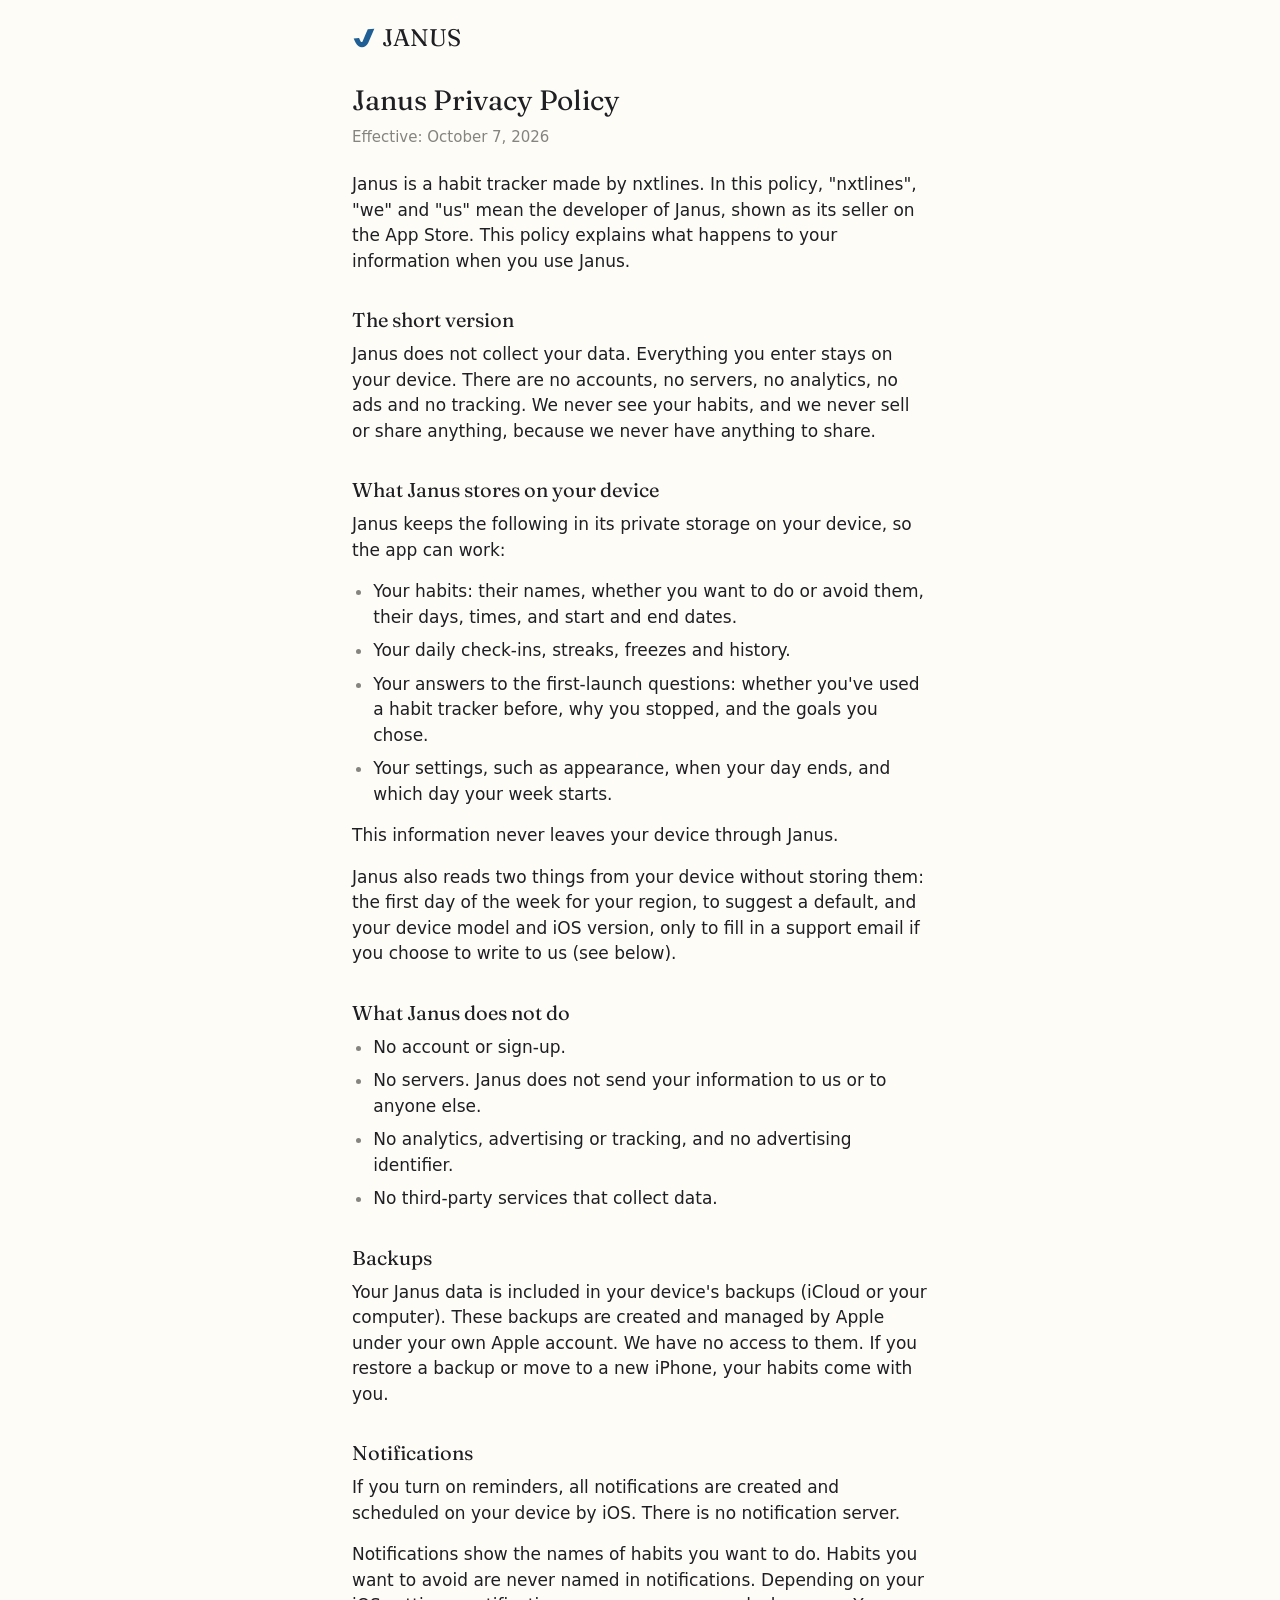
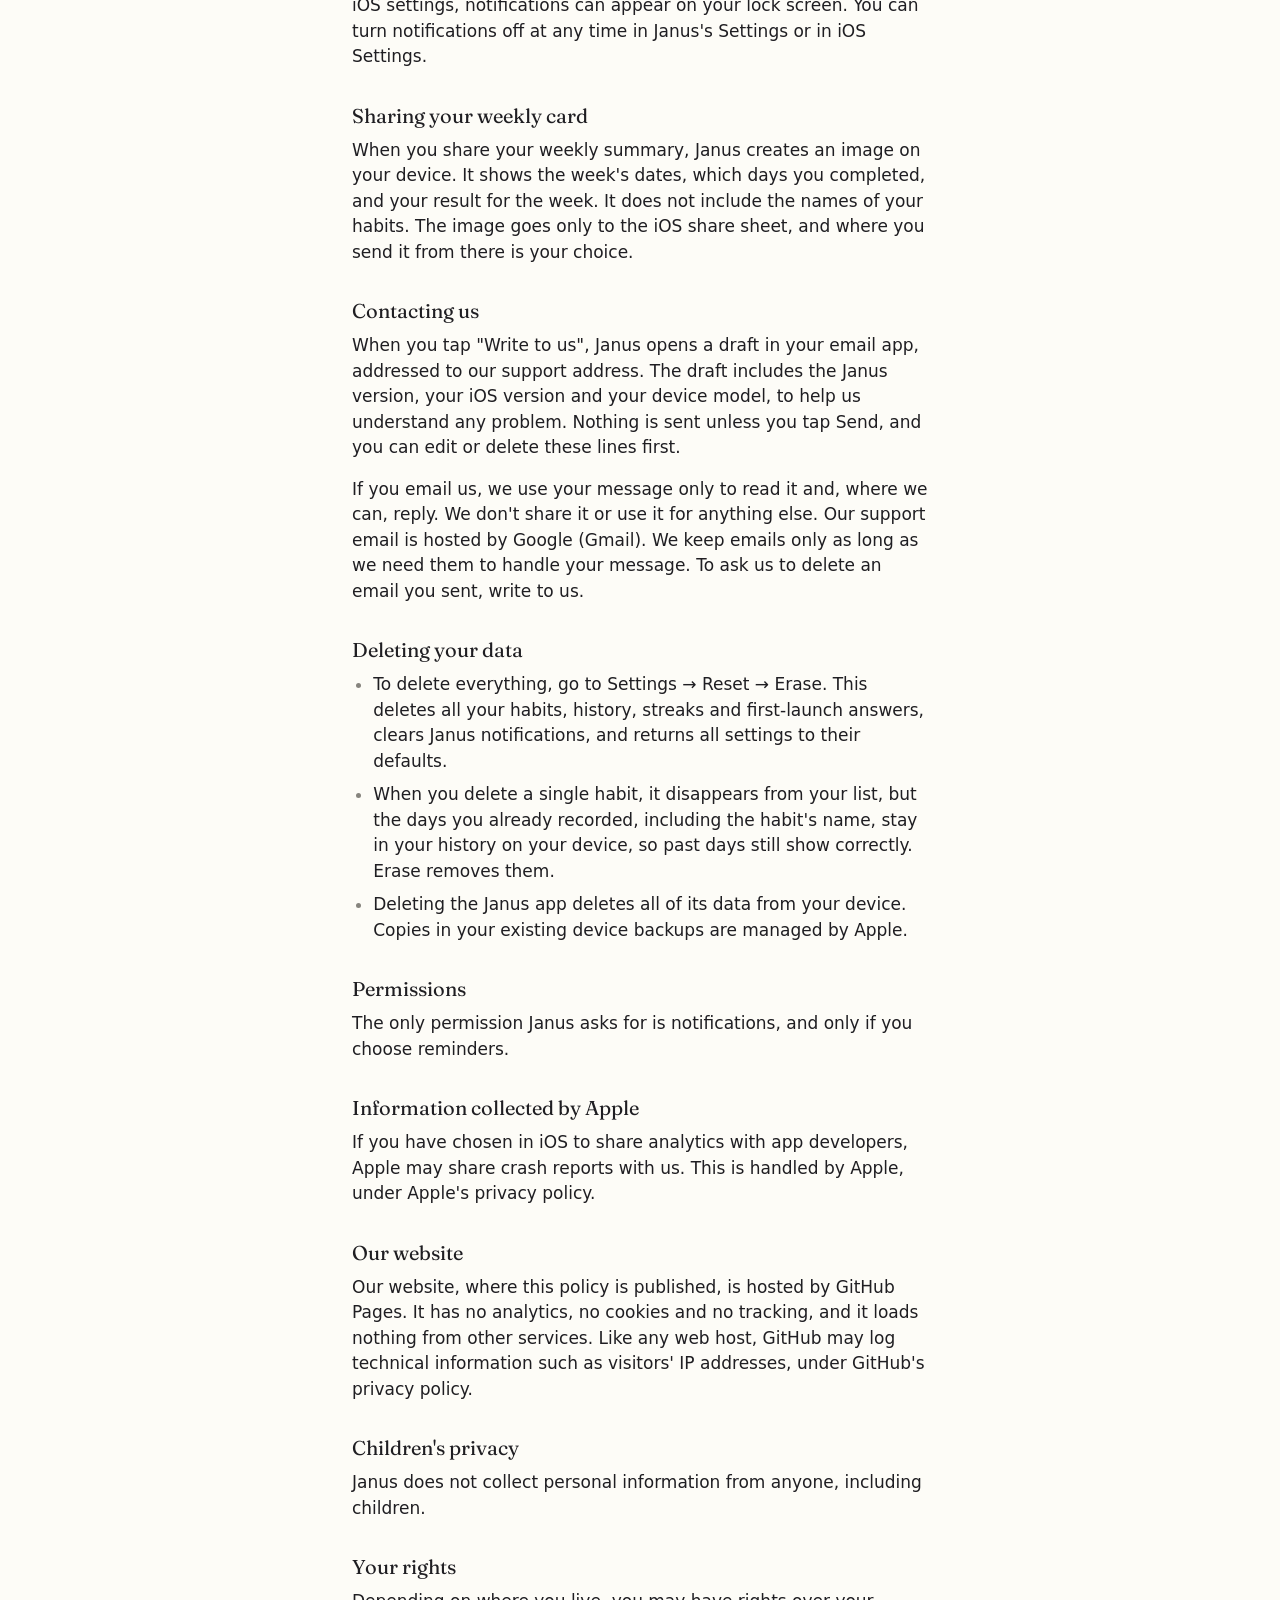
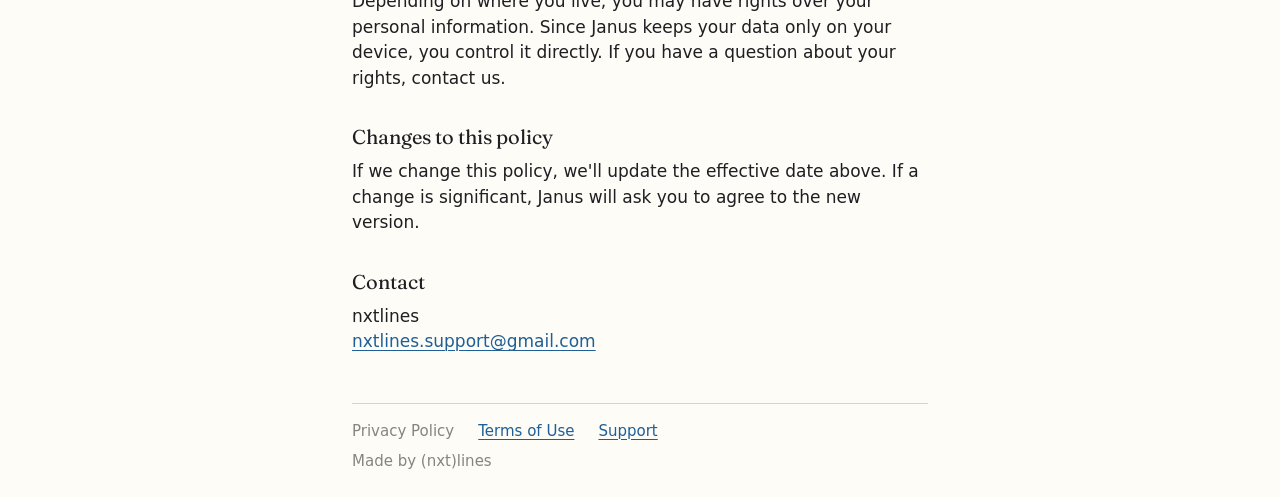
==== janus/privacy/index.html @ 85e20e1b "The pages behind Janus: privacy policy, terms and support nxtlines.github.io: the root, "(nxt)lines"" ====
<!doctype html>
<html lang="en">
<head>
  <meta charset="utf-8">
  <meta name="viewport" content="width=device-width, initial-scale=1, viewport-fit=cover">
  <meta http-equiv="Content-Security-Policy" content="default-src 'none'; style-src 'self'; font-src 'self'; img-src 'self'; base-uri 'none'; form-action 'none'">
  <meta name="referrer" content="no-referrer">
  <meta name="color-scheme" content="light dark">
  <meta name="theme-color" content="#FDFCF7" media="(prefers-color-scheme: light)">
  <meta name="theme-color" content="#1F1E22" media="(prefers-color-scheme: dark)">
  <title>Janus Privacy Policy</title>
  <meta name="description" content="How Janus handles your information: it stays on your device.">
  <link rel="icon" href="/favicon.svg" type="image/svg+xml">
  <link rel="apple-touch-icon" href="/apple-touch-icon.png">
  <link rel="stylesheet" href="/style.css">
</head>
<body>
<header class="top">
  <a class="home" href="/janus/" aria-label="Janus"><svg class="mark" viewBox="0 0 1000 1000" aria-hidden="true" focusable="false"><path d="M70 521.8C97.6 581.3 125.3 640.9 152.9 700.4C205.9 814.6 306.1 886.5 415.6 886.5C525.1 886.5 628.8 816.1 678.4 700.4C762.3 504.8 846.1 309.1 930 113.5C839.2 121.4 748.5 129.3 657.7 137.3C585.2 306.5 512.6 475.8 440.1 645C435.6 655.5 427.3 663.8 416.8 668.2C406.4 672.6 394.6 672.7 384.1 668.6C373.5 664.6 364.9 656.5 360.1 646.2C337.8 598.2 315.6 550.3 293.3 502.3C218.9 508.8 144.4 515.3 70 521.8Z"/></svg><span aria-hidden="true">JANUS</span></a>
</header>
<main class="document">
<h1>Janus Privacy Policy</h1>
<p class="effective">Effective: October 7, 2026</p>
<p>Janus is a habit tracker made by nxtlines. In this policy, &quot;nxtlines&quot;, &quot;we&quot; and &quot;us&quot; mean the developer of Janus, shown as its seller on the App Store. This policy explains what happens to your information when you use Janus.</p>
<h2>The short version</h2>
<p>Janus does not collect your data. Everything you enter stays on your device. There are no accounts, no servers, no analytics, no ads and no tracking. We never see your habits, and we never sell or share anything, because we never have anything to share.</p>
<h2>What Janus stores on your device</h2>
<p>Janus keeps the following in its private storage on your device, so the app can work:</p>
<ul>
  <li>Your habits: their names, whether you want to do or avoid them, their days, times, and start and end dates.</li>
  <li>Your daily check-ins, streaks, freezes and history.</li>
  <li>Your answers to the first-launch questions: whether you've used a habit tracker before, why you stopped, and the goals you chose.</li>
  <li>Your settings, such as appearance, when your day ends, and which day your week starts.</li>
</ul>
<p>This information never leaves your device through Janus.</p>
<p>Janus also reads two things from your device without storing them: the first day of the week for your region, to suggest a default, and your device model and iOS version, only to fill in a support email if you choose to write to us (see below).</p>
<h2>What Janus does not do</h2>
<ul>
  <li>No account or sign-up.</li>
  <li>No servers. Janus does not send your information to us or to anyone else.</li>
  <li>No analytics, advertising or tracking, and no advertising identifier.</li>
  <li>No third-party services that collect data.</li>
</ul>
<h2>Backups</h2>
<p>Your Janus data is included in your device's backups (iCloud or your computer). These backups are created and managed by Apple under your own Apple account. We have no access to them. If you restore a backup or move to a new iPhone, your habits come with you.</p>
<h2>Notifications</h2>
<p>If you turn on reminders, all notifications are created and scheduled on your device by iOS. There is no notification server.</p>
<p>Notifications show the names of habits you want to do. Habits you want to avoid are never named in notifications. Depending on your iOS settings, notifications can appear on your lock screen. You can turn notifications off at any time in Janus's Settings or in iOS Settings.</p>
<h2>Sharing your weekly card</h2>
<p>When you share your weekly summary, Janus creates an image on your device. It shows the week's dates, which days you completed, and your result for the week. It does not include the names of your habits. The image goes only to the iOS share sheet, and where you send it from there is your choice.</p>
<h2>Contacting us</h2>
<p>When you tap &quot;Write to us&quot;, Janus opens a draft in your email app, addressed to our support address. The draft includes the Janus version, your iOS version and your device model, to help us understand any problem. Nothing is sent unless you tap Send, and you can edit or delete these lines first.</p>
<p>If you email us, we use your message only to read it and, where we can, reply. We don't share it or use it for anything else. Our support email is hosted by Google (Gmail). We keep emails only as long as we need them to handle your message. To ask us to delete an email you sent, write to us.</p>
<h2>Deleting your data</h2>
<ul>
  <li>To delete everything, go to Settings → Reset → Erase. This deletes all your habits, history, streaks and first-launch answers, clears Janus notifications, and returns all settings to their defaults.</li>
  <li>When you delete a single habit, it disappears from your list, but the days you already recorded, including the habit's name, stay in your history on your device, so past days still show correctly. Erase removes them.</li>
  <li>Deleting the Janus app deletes all of its data from your device. Copies in your existing device backups are managed by Apple.</li>
</ul>
<h2>Permissions</h2>
<p>The only permission Janus asks for is notifications, and only if you choose reminders.</p>
<h2>Information collected by Apple</h2>
<p>If you have chosen in iOS to share analytics with app developers, Apple may share crash reports with us. This is handled by Apple, under Apple's privacy policy.</p>
<h2>Our website</h2>
<p>Our website, where this policy is published, is hosted by GitHub Pages. It has no analytics, no cookies and no tracking, and it loads nothing from other services. Like any web host, GitHub may log technical information such as visitors' IP addresses, under GitHub's privacy policy.</p>
<h2>Children's privacy</h2>
<p>Janus does not collect personal information from anyone, including children.</p>
<h2>Your rights</h2>
<p>Depending on where you live, you may have rights over your personal information. Since Janus keeps your data only on your device, you control it directly. If you have a question about your rights, contact us.</p>
<h2>Changes to this policy</h2>
<p>If we change this policy, we'll update the effective date above. If a change is significant, Janus will ask you to agree to the new version.</p>
<h2>Contact</h2>
<p>nxtlines<br>
<a href="mailto:nxtlines.support@gmail.com">nxtlines.support@gmail.com</a></p>
</main>
<footer class="foot">
  <nav aria-label="Janus">
    <a href="/janus/privacy/" aria-current="page">Privacy Policy</a>
    <a href="/janus/terms/">Terms of Use</a>
    <a href="/janus/support/">Support</a>
  </nav>
  <p>Made by (nxt)lines</p>
</footer>
</body>
</html>
---- style.css ----
/* Janus's page, on the web: the app's own tokens (constants/janus-colors.ts) — cream paper and soft
   black ink, the same page at night when the phone is dark — Fraunces for the headings only, the
   system's own font for reading, and ink blue for one thing: what can be followed. Phone first:
   the gutter and the measure are the app's, and every heading fits one line on the narrowest phone
   (375, less two gutters: 327) — its size taken from the app's measured Fraunces widths. */

@font-face {
  font-family: 'Fraunces';
  src: url('/fonts/Fraunces-Regular.ttf') format('truetype');
  font-weight: 400;
  font-style: normal;
  font-display: swap;
}

:root {
  --background: #fdfcf7;
  --text: #1f1e22;
  --text-muted: #86847e;
  --hairline: #d7d4cb;
  --accent: #1f5f95;
  --gutter: 24px;
  --serif: 'Fraunces', Georgia, 'Times New Roman', serif;
  --sans: system-ui, -apple-system, 'Helvetica Neue', Arial, sans-serif;
  color-scheme: light dark;
}

@media (prefers-color-scheme: dark) {
  :root {
    --background: #1f1e22;
    --text: #fdfcf7;
    --text-muted: #86847e;
    --hairline: #3e3c39;
    --accent: #4f86b8;
  }
}

*,
*::before,
*::after {
  box-sizing: border-box;
}

html {
  -webkit-text-size-adjust: 100%;
  text-size-adjust: 100%;
}

body {
  margin: 0;
  min-height: 100vh;
  min-height: 100svh;
  display: flex;
  flex-direction: column;
  padding: max(16px, env(safe-area-inset-top)) max(var(--gutter), env(safe-area-inset-right)) max(24px, env(safe-area-inset-bottom)) max(var(--gutter), env(safe-area-inset-left));
  background: var(--background);
  color: var(--text);
  font-family: var(--sans);
  font-size: 17px;
  line-height: 1.5;
  -webkit-font-smoothing: antialiased;
}

main,
.top,
.foot {
  width: 100%;
  max-width: 36rem;
  margin: 0 auto;
}

main {
  flex: 1;
}

/* What can be followed — and only it — in ink blue. */
a {
  color: var(--accent);
  text-decoration: underline;
  text-decoration-thickness: 1px;
  text-underline-offset: 3px;
}

a:focus-visible {
  outline: 2px solid var(--accent);
  outline-offset: 3px;
  border-radius: 2px;
}

/* The page you're on is not somewhere to go. */
a[aria-current='page'] {
  color: var(--text-muted);
  text-decoration: none;
}

h1,
h2 {
  font-family: var(--serif);
  font-weight: 400;
  color: var(--text);
}

/* The logo, at the top of a Janus page: back to Janus's own page. The mark in ink blue and the
   name in ink, as the app's logo — a link without a link's underline. 24: the mark as tall as the
   name, a quarter of it (6) apart. */
.top {
  padding: 8px 0 0;
}

.home {
  display: inline-flex;
  align-items: center;
  gap: 6px;
  padding: 8px;
  margin: -8px;
  color: var(--text);
  text-decoration: none;
}

.home span {
  font-family: var(--serif);
  font-size: 24px;
  line-height: 28px;
}

.mark {
  display: block;
  fill: var(--accent);
}

.top .mark {
  width: 24px;
  height: 24px;
}

/* A page to read: the policy, the terms, support. */
.document {
  padding: 24px 0 32px;
}

/* The page's title — the app's serifTitle, 28: fits 327 up to 34. */
.document h1 {
  font-size: 28px;
  line-height: 36px;
  margin: 0 0 8px;
}

/* Every section's heading — 20: the longest ("Not medical or professional advice") fits 327 up to 20.2. */
.document h2 {
  font-size: 20px;
  line-height: 28px;
  margin: 32px 0 8px;
}

/* A question on the support page: the app's body weight, in the reading font. */
.document h3 {
  font-size: 17px;
  line-height: 24px;
  font-weight: 600;
  margin: 24px 0 4px;
}

.document p {
  margin: 0 0 16px;
}

.document .effective {
  color: var(--text-muted);
  font-size: 15px;
  margin-bottom: 24px;
}

.document ul {
  margin: 0 0 16px;
  padding-left: 1.25em;
}

.document li {
  margin: 0 0 8px;
}

.document li::marker {
  color: var(--text-muted);
}

/* The foot: the three pages, and who made them. */
.foot {
  border-top: 1px solid var(--hairline);
  padding-top: 16px;
  font-size: 15px;
  color: var(--text-muted);
}

.foot nav {
  display: flex;
  flex-wrap: wrap;
  gap: 8px 24px;
  margin-bottom: 8px;
}

.foot p {
  margin: 0;
}

/* The two small pages, in the middle of the screen. */
.center main {
  display: flex;
  flex-direction: column;
  justify-content: center;
  align-items: center;
  text-align: center;
  padding: 48px 0;
}

.center .foot {
  border-top: 0;
  text-align: center;
}

/* Janus's own page: the wordmark as the app's opening lands it — the mark as tall as the name, a
   quarter of it apart — and under it the line, in the serif at 22, grey. */
.wordmark {
  display: flex;
  align-items: center;
  gap: 10px;
  margin: 0;
  font-size: 40px;
  line-height: 48px;
  letter-spacing: 0;
}

.wordmark .mark {
  width: 40px;
  height: 40px;
}

.tagline {
  font-family: var(--serif);
  font-size: 22px;
  line-height: 28px;
  color: var(--text-muted);
  margin: 12px 0 40px;
}

.janus nav {
  display: flex;
  flex-direction: column;
  gap: 16px;
  font-size: 17px;
}

/* The root: the studio's name, and the way to Janus. */
.studio h1 {
  font-size: 40px;
  line-height: 48px;
  margin: 0 0 16px;
}

.studio p {
  margin: 0;
}
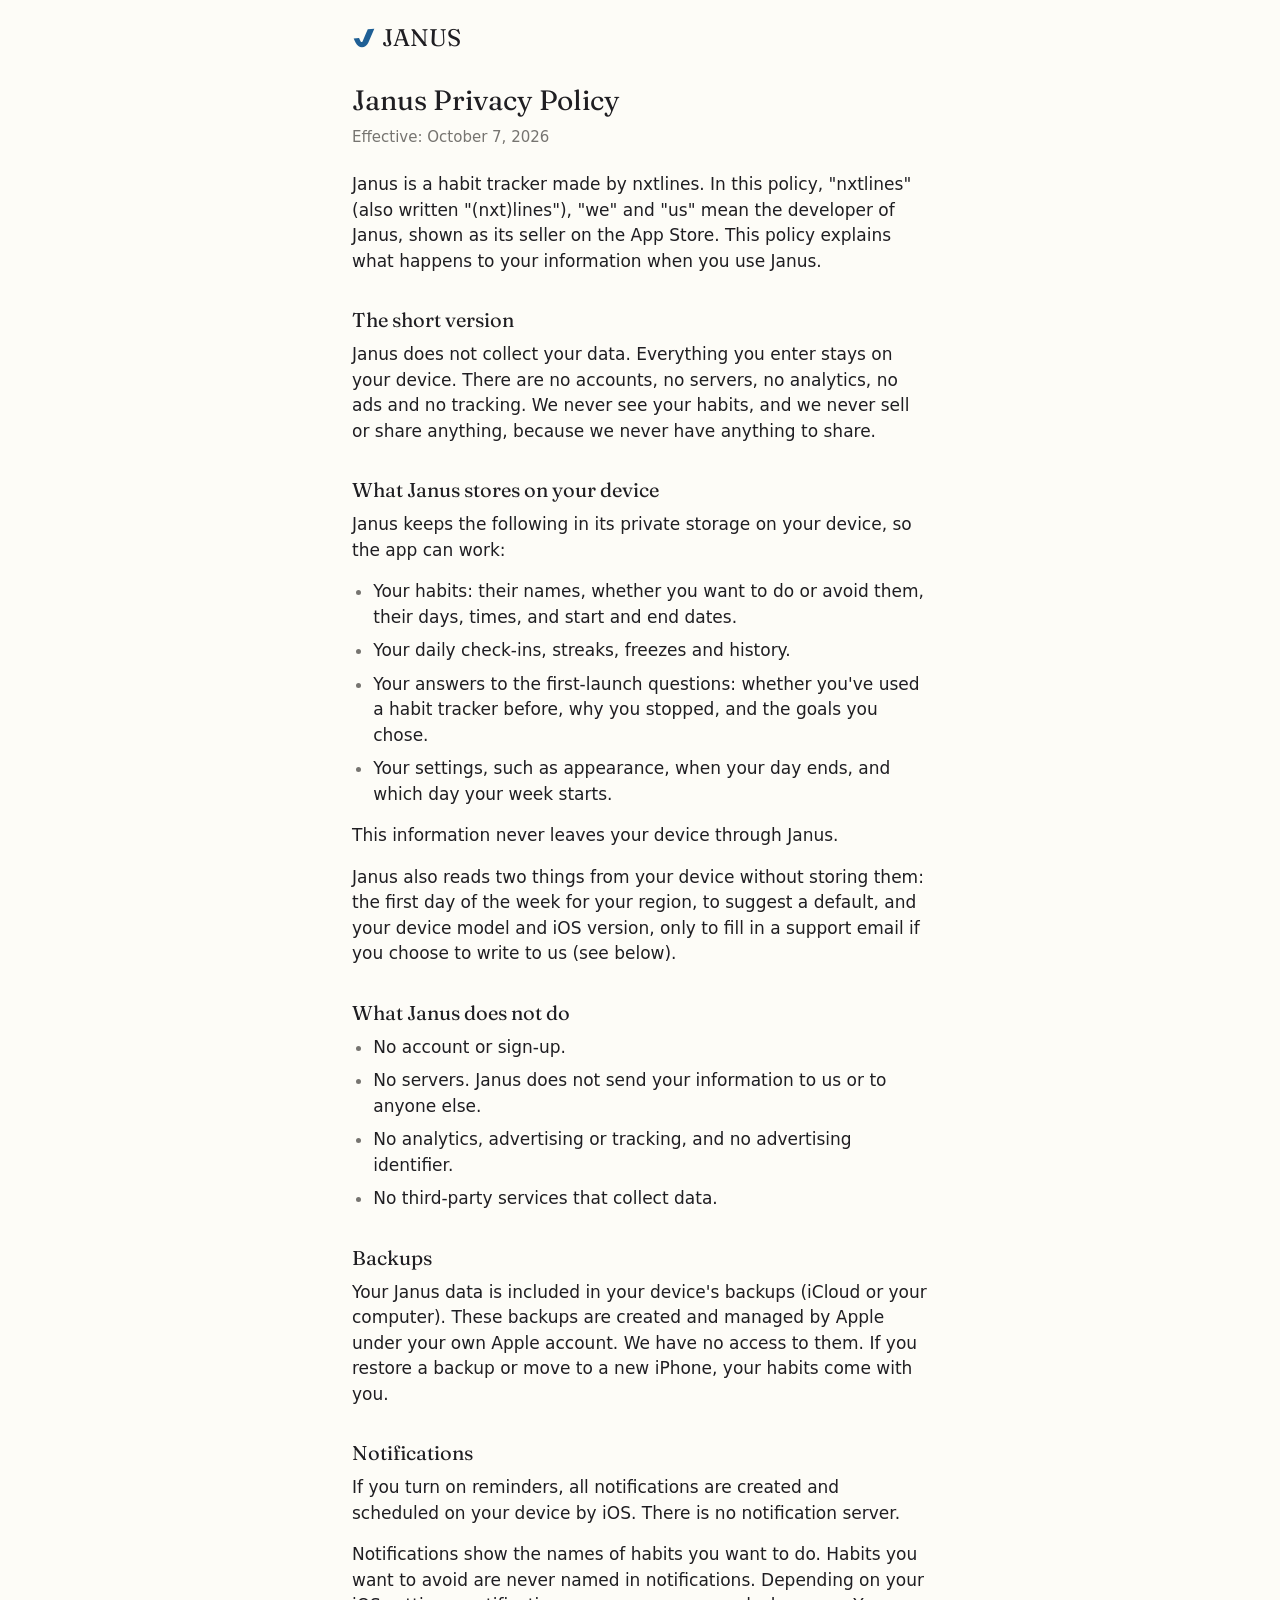
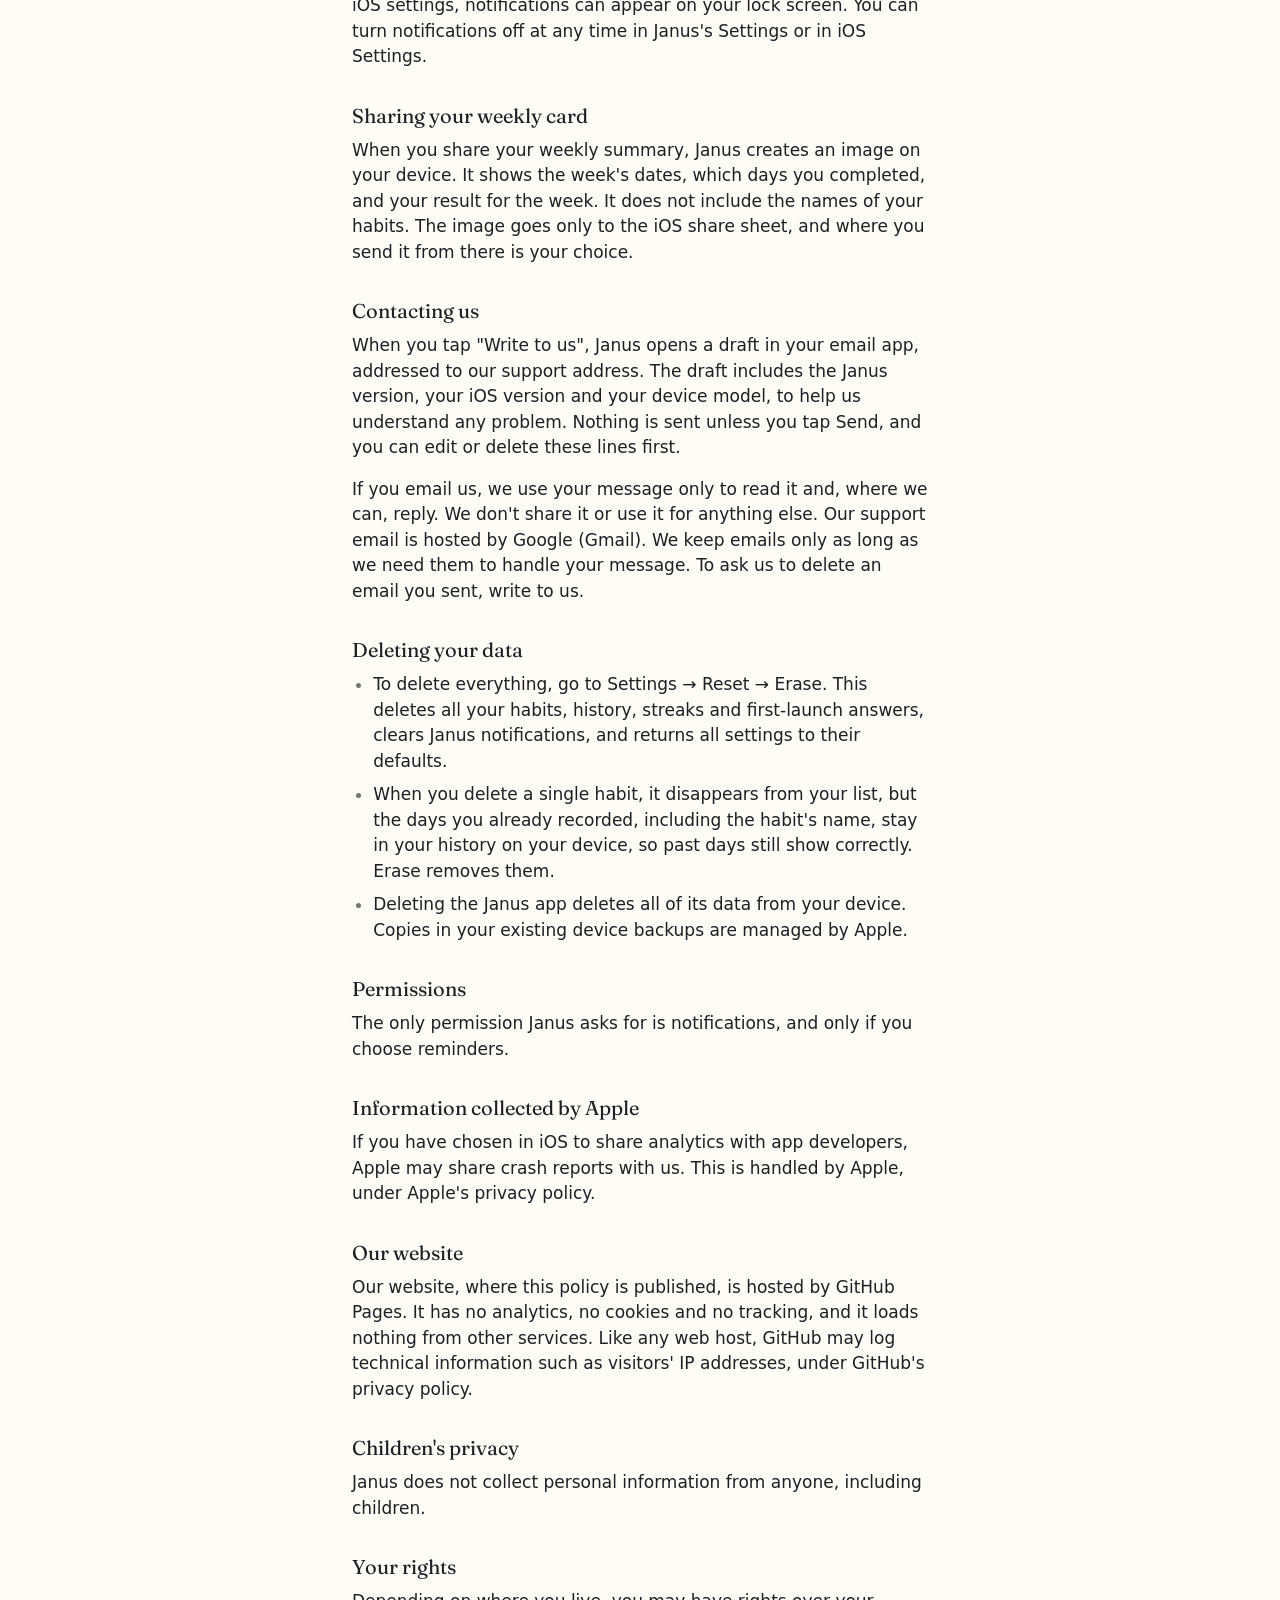
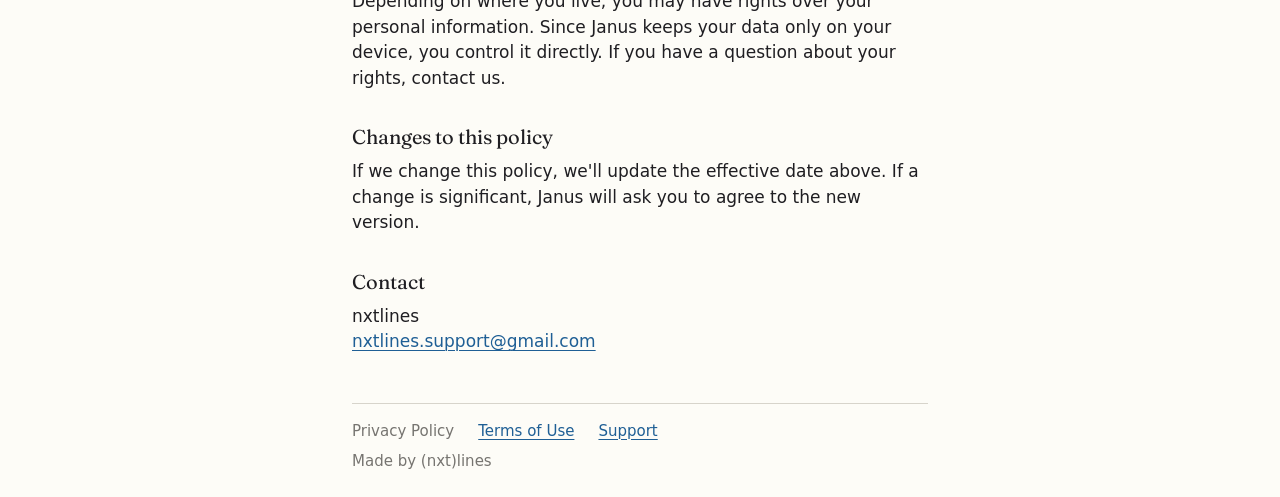
==== commit 69602a1d: ""(nxt)lines" in the definition: the policy and terms name both spellings In both, "nxtlines" (also w" ====
--- a/janus/privacy/index.html
+++ b/janus/privacy/index.html
@@ -21,7 +21,7 @@
 <main class="document">
 <h1>Janus Privacy Policy</h1>
 <p class="effective">Effective: October 7, 2026</p>
-<p>Janus is a habit tracker made by nxtlines. In this policy, &quot;nxtlines&quot;, &quot;we&quot; and &quot;us&quot; mean the developer of Janus, shown as its seller on the App Store. This policy explains what happens to your information when you use Janus.</p>
+<p>Janus is a habit tracker made by nxtlines. In this policy, &quot;nxtlines&quot; (also written &quot;(nxt)lines&quot;), &quot;we&quot; and &quot;us&quot; mean the developer of Janus, shown as its seller on the App Store. This policy explains what happens to your information when you use Janus.</p>
 <h2>The short version</h2>
 <p>Janus does not collect your data. Everything you enter stays on your device. There are no accounts, no servers, no analytics, no ads and no tracking. We never see your habits, and we never sell or share anything, because we never have anything to share.</p>
 <h2>What Janus stores on your device</h2>
--- a/style.css
+++ b/style.css
@@ -2,7 +2,9 @@
    black ink, the same page at night when the phone is dark — Fraunces for the headings only, the
    system's own font for reading, and ink blue for one thing: what can be followed. Phone first:
    the gutter and the measure are the app's, and every heading fits one line on the narrowest phone
-   (375, less two gutters: 327) — its size taken from the app's measured Fraunces widths. */
+   (375, less two gutters: 327) — its size taken from the app's measured Fraunces widths. Every
+   text is at least 4.5:1 on its page, by day and at night (WCAG AA; tools/check.mjs measures it):
+   the grey is the app's textMutedLegible, the night blue its accent. */
 
 @font-face {
   font-family: 'Fraunces';
@@ -15,7 +17,7 @@
 :root {
   --background: #fdfcf7;
   --text: #1f1e22;
-  --text-muted: #86847e;
+  --text-muted: #767470;
   --hairline: #d7d4cb;
   --accent: #1f5f95;
   --gutter: 24px;
@@ -28,9 +30,9 @@
   :root {
     --background: #1f1e22;
     --text: #fdfcf7;
-    --text-muted: #86847e;
+    --text-muted: #888680;
     --hairline: #3e3c39;
-    --accent: #4f86b8;
+    --accent: #548aba;
   }
 }
 
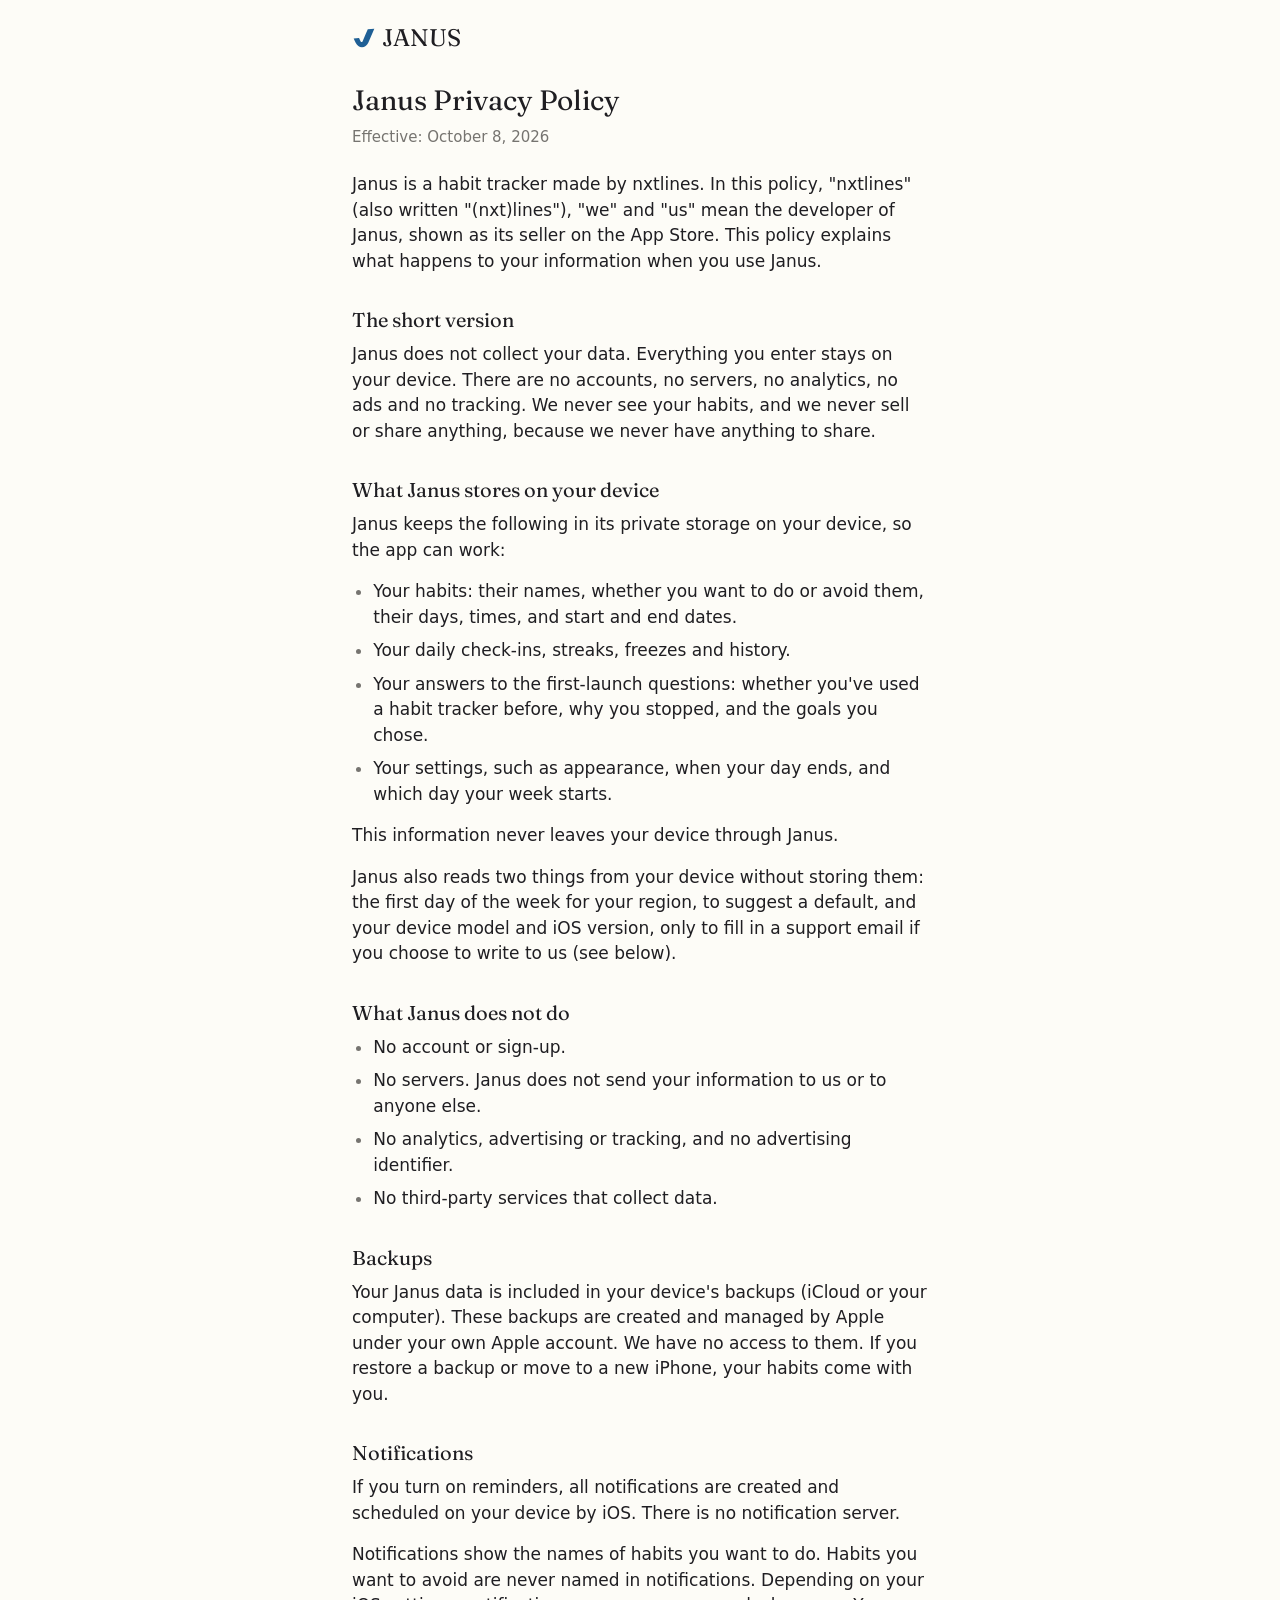
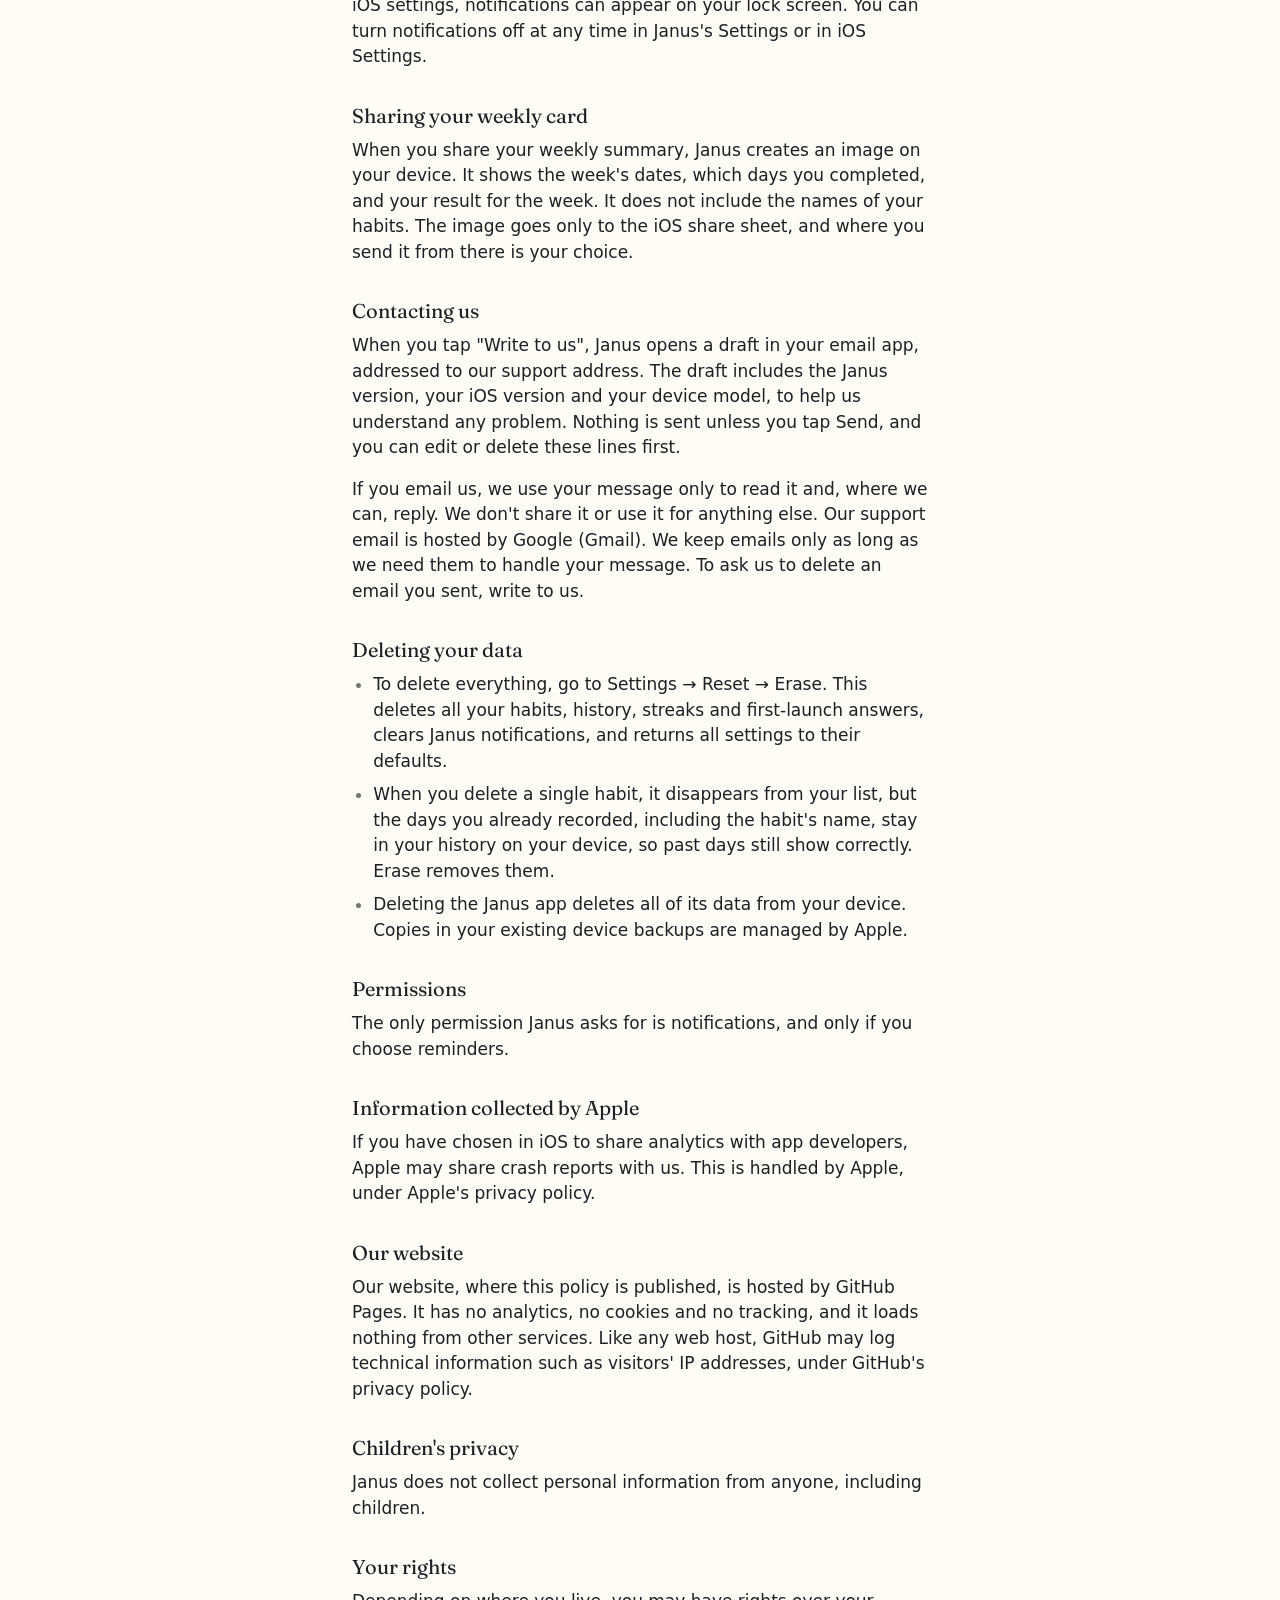
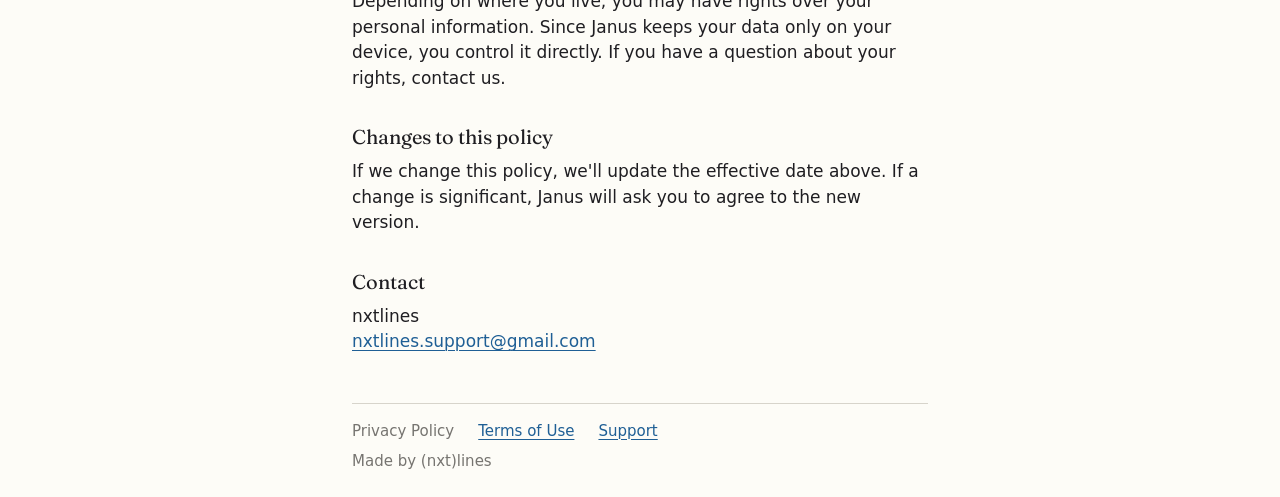
==== commit 48969bb7: "Effective October 8, 2026: the policy and terms take today's date The only change to the words. The " ====
--- a/janus/privacy/index.html
+++ b/janus/privacy/index.html
@@ -20,7 +20,7 @@
 </header>
 <main class="document">
 <h1>Janus Privacy Policy</h1>
-<p class="effective">Effective: October 7, 2026</p>
+<p class="effective">Effective: October 8, 2026</p>
 <p>Janus is a habit tracker made by nxtlines. In this policy, &quot;nxtlines&quot; (also written &quot;(nxt)lines&quot;), &quot;we&quot; and &quot;us&quot; mean the developer of Janus, shown as its seller on the App Store. This policy explains what happens to your information when you use Janus.</p>
 <h2>The short version</h2>
 <p>Janus does not collect your data. Everything you enter stays on your device. There are no accounts, no servers, no analytics, no ads and no tracking. We never see your habits, and we never sell or share anything, because we never have anything to share.</p>
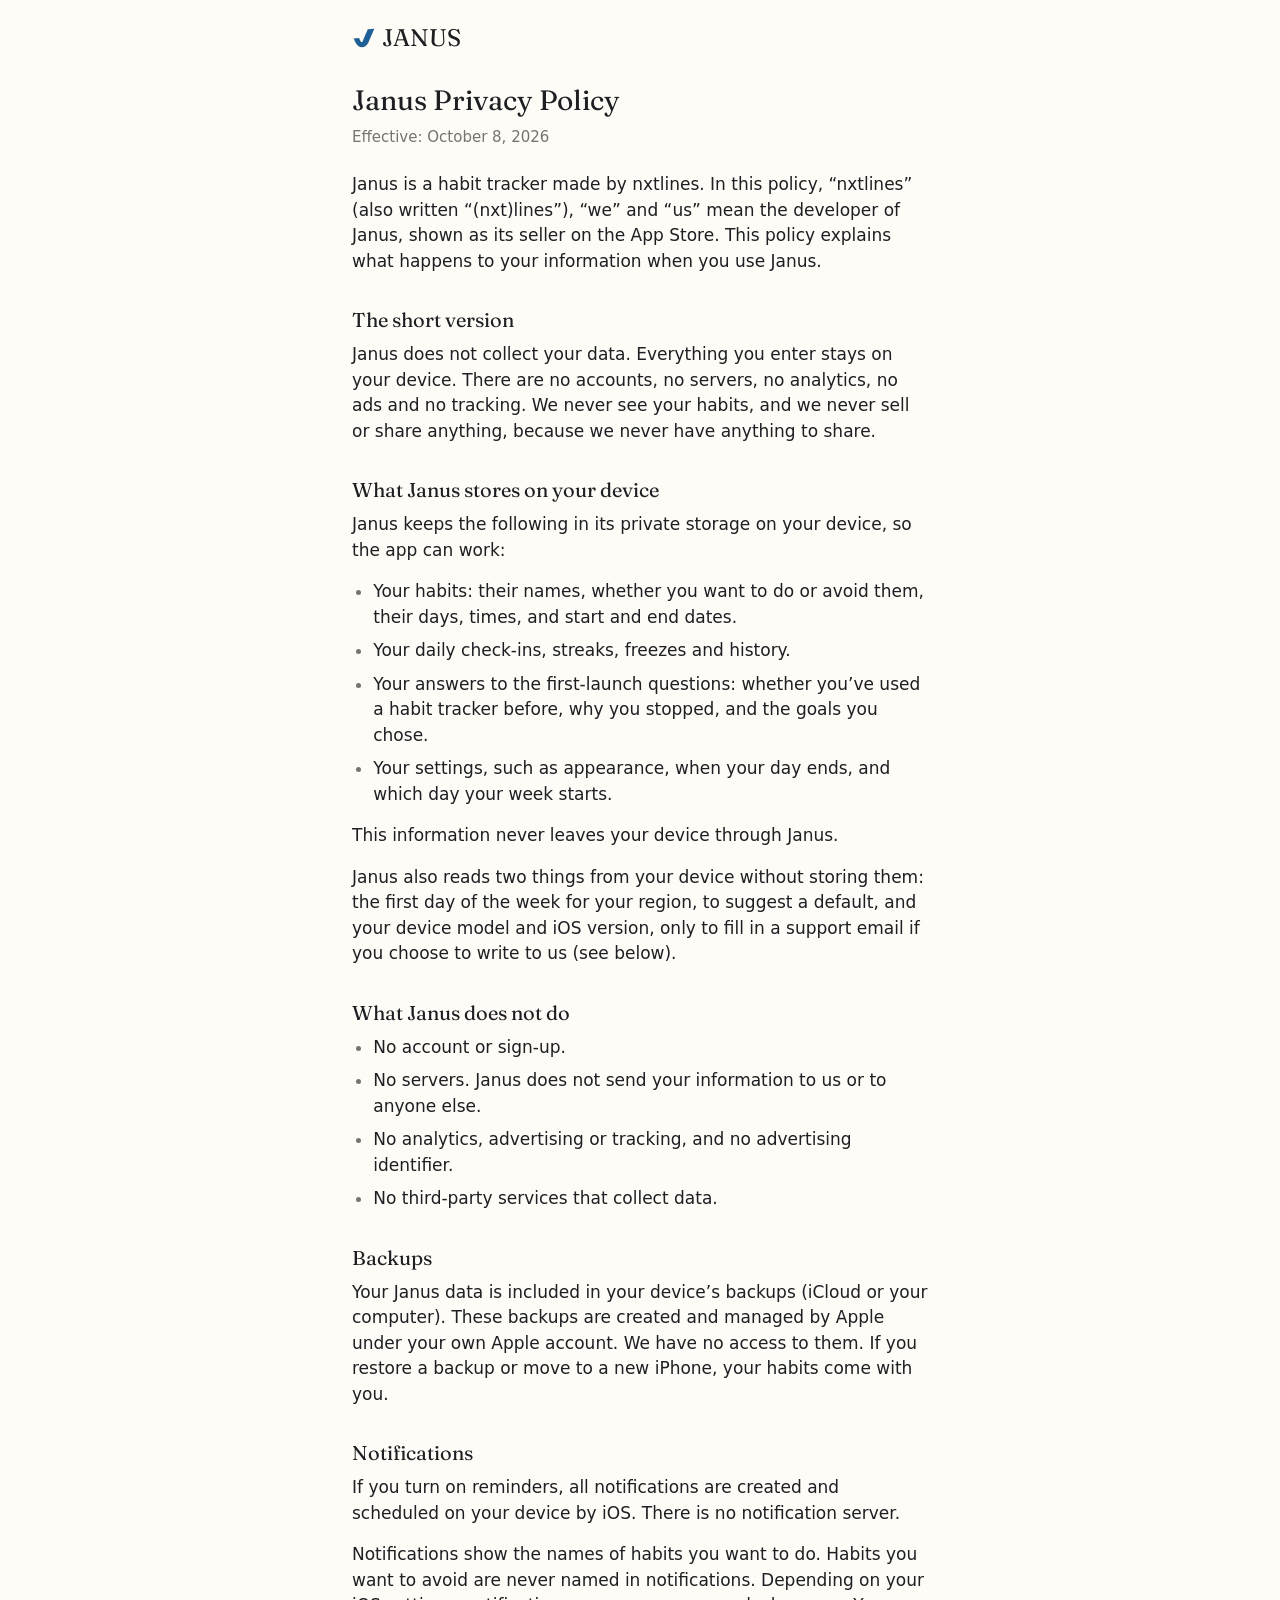
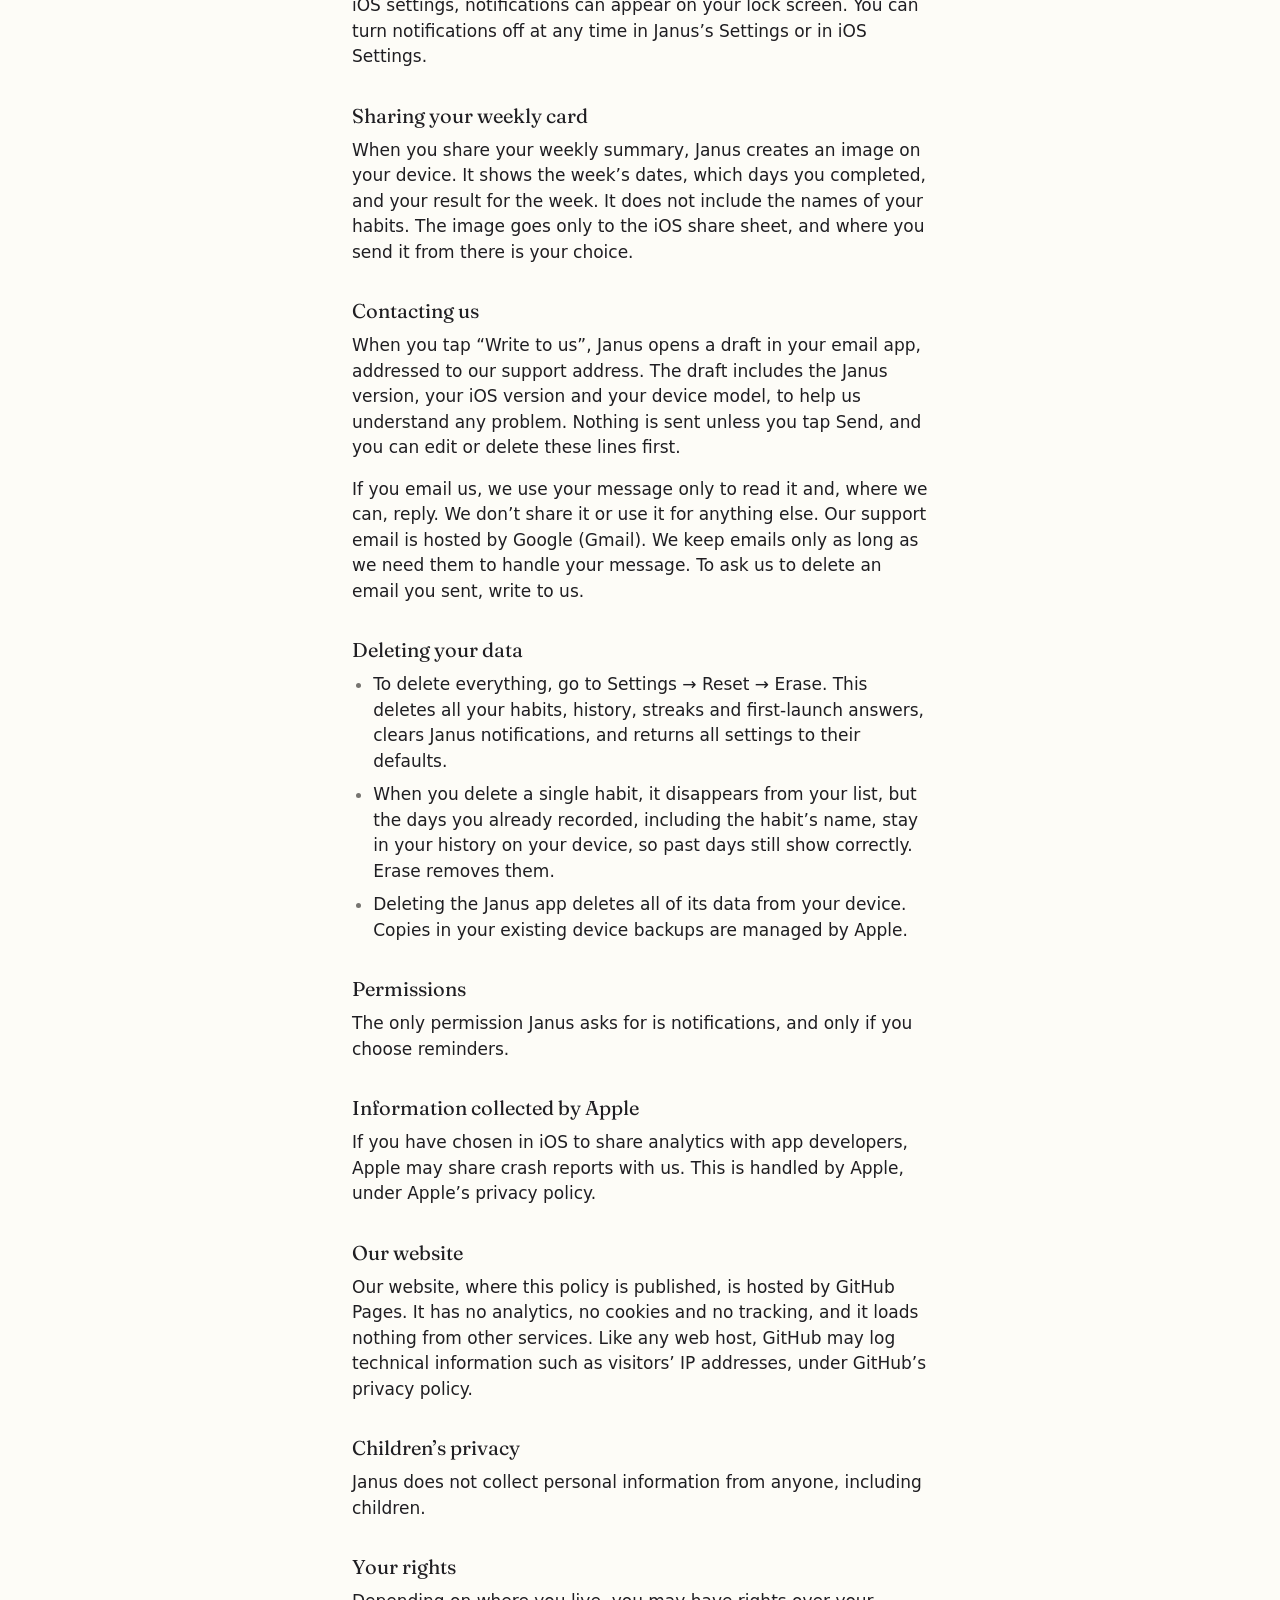
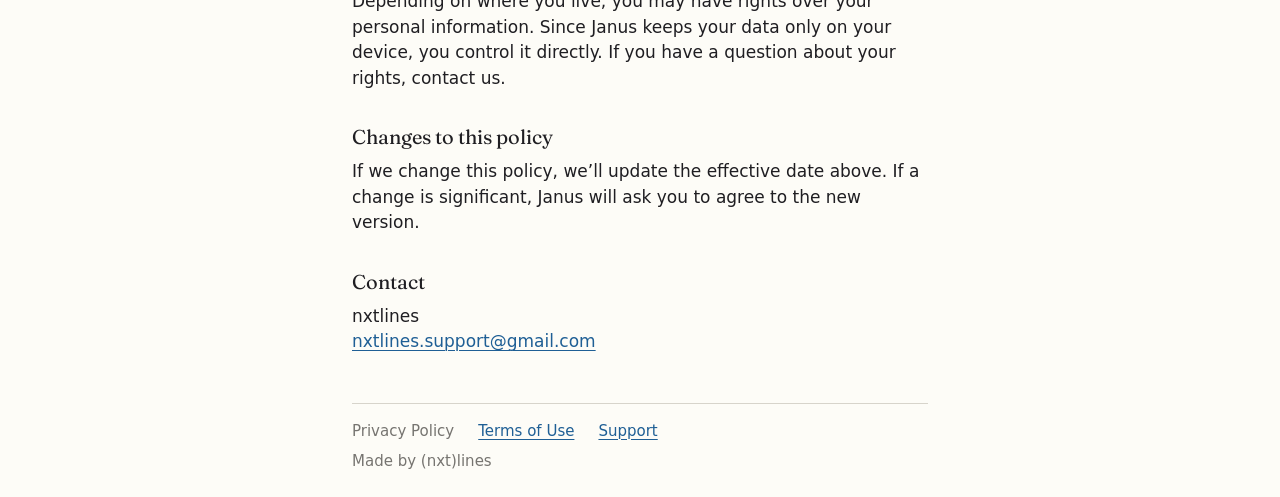
==== commit 120aca57: "Curly quotes, and a quoted phrase whole on one line On a phone the definition broke as `(also writte" ====
--- a/janus/privacy/index.html
+++ b/janus/privacy/index.html
@@ -21,7 +21,7 @@
 <main class="document">
 <h1>Janus Privacy Policy</h1>
 <p class="effective">Effective: October 8, 2026</p>
-<p>Janus is a habit tracker made by nxtlines. In this policy, &quot;nxtlines&quot; (also written &quot;(nxt)lines&quot;), &quot;we&quot; and &quot;us&quot; mean the developer of Janus, shown as its seller on the App Store. This policy explains what happens to your information when you use Janus.</p>
+<p>Janus is a habit tracker made by nxtlines. In this policy, <span class="quoted">“nxtlines”</span> (also written <span class="quoted">“(nxt)lines”</span>), <span class="quoted">“we”</span> and <span class="quoted">“us”</span> mean the developer of Janus, shown as its seller on the App Store. This policy explains what happens to your information when you use Janus.</p>
 <h2>The short version</h2>
 <p>Janus does not collect your data. Everything you enter stays on your device. There are no accounts, no servers, no analytics, no ads and no tracking. We never see your habits, and we never sell or share anything, because we never have anything to share.</p>
 <h2>What Janus stores on your device</h2>
@@ -29,7 +29,7 @@
 <ul>
   <li>Your habits: their names, whether you want to do or avoid them, their days, times, and start and end dates.</li>
   <li>Your daily check-ins, streaks, freezes and history.</li>
-  <li>Your answers to the first-launch questions: whether you've used a habit tracker before, why you stopped, and the goals you chose.</li>
+  <li>Your answers to the first-launch questions: whether you’ve used a habit tracker before, why you stopped, and the goals you chose.</li>
   <li>Your settings, such as appearance, when your day ends, and which day your week starts.</li>
 </ul>
 <p>This information never leaves your device through Janus.</p>
@@ -42,33 +42,33 @@
   <li>No third-party services that collect data.</li>
 </ul>
 <h2>Backups</h2>
-<p>Your Janus data is included in your device's backups (iCloud or your computer). These backups are created and managed by Apple under your own Apple account. We have no access to them. If you restore a backup or move to a new iPhone, your habits come with you.</p>
+<p>Your Janus data is included in your device’s backups (iCloud or your computer). These backups are created and managed by Apple under your own Apple account. We have no access to them. If you restore a backup or move to a new iPhone, your habits come with you.</p>
 <h2>Notifications</h2>
 <p>If you turn on reminders, all notifications are created and scheduled on your device by iOS. There is no notification server.</p>
-<p>Notifications show the names of habits you want to do. Habits you want to avoid are never named in notifications. Depending on your iOS settings, notifications can appear on your lock screen. You can turn notifications off at any time in Janus's Settings or in iOS Settings.</p>
+<p>Notifications show the names of habits you want to do. Habits you want to avoid are never named in notifications. Depending on your iOS settings, notifications can appear on your lock screen. You can turn notifications off at any time in Janus’s Settings or in iOS Settings.</p>
 <h2>Sharing your weekly card</h2>
-<p>When you share your weekly summary, Janus creates an image on your device. It shows the week's dates, which days you completed, and your result for the week. It does not include the names of your habits. The image goes only to the iOS share sheet, and where you send it from there is your choice.</p>
+<p>When you share your weekly summary, Janus creates an image on your device. It shows the week’s dates, which days you completed, and your result for the week. It does not include the names of your habits. The image goes only to the iOS share sheet, and where you send it from there is your choice.</p>
 <h2>Contacting us</h2>
-<p>When you tap &quot;Write to us&quot;, Janus opens a draft in your email app, addressed to our support address. The draft includes the Janus version, your iOS version and your device model, to help us understand any problem. Nothing is sent unless you tap Send, and you can edit or delete these lines first.</p>
-<p>If you email us, we use your message only to read it and, where we can, reply. We don't share it or use it for anything else. Our support email is hosted by Google (Gmail). We keep emails only as long as we need them to handle your message. To ask us to delete an email you sent, write to us.</p>
+<p>When you tap <span class="quoted">“Write to us”</span>, Janus opens a draft in your email app, addressed to our support address. The draft includes the Janus version, your iOS version and your device model, to help us understand any problem. Nothing is sent unless you tap Send, and you can edit or delete these lines first.</p>
+<p>If you email us, we use your message only to read it and, where we can, reply. We don’t share it or use it for anything else. Our support email is hosted by Google (Gmail). We keep emails only as long as we need them to handle your message. To ask us to delete an email you sent, write to us.</p>
 <h2>Deleting your data</h2>
 <ul>
   <li>To delete everything, go to Settings → Reset → Erase. This deletes all your habits, history, streaks and first-launch answers, clears Janus notifications, and returns all settings to their defaults.</li>
-  <li>When you delete a single habit, it disappears from your list, but the days you already recorded, including the habit's name, stay in your history on your device, so past days still show correctly. Erase removes them.</li>
+  <li>When you delete a single habit, it disappears from your list, but the days you already recorded, including the habit’s name, stay in your history on your device, so past days still show correctly. Erase removes them.</li>
   <li>Deleting the Janus app deletes all of its data from your device. Copies in your existing device backups are managed by Apple.</li>
 </ul>
 <h2>Permissions</h2>
 <p>The only permission Janus asks for is notifications, and only if you choose reminders.</p>
 <h2>Information collected by Apple</h2>
-<p>If you have chosen in iOS to share analytics with app developers, Apple may share crash reports with us. This is handled by Apple, under Apple's privacy policy.</p>
+<p>If you have chosen in iOS to share analytics with app developers, Apple may share crash reports with us. This is handled by Apple, under Apple’s privacy policy.</p>
 <h2>Our website</h2>
-<p>Our website, where this policy is published, is hosted by GitHub Pages. It has no analytics, no cookies and no tracking, and it loads nothing from other services. Like any web host, GitHub may log technical information such as visitors' IP addresses, under GitHub's privacy policy.</p>
-<h2>Children's privacy</h2>
+<p>Our website, where this policy is published, is hosted by GitHub Pages. It has no analytics, no cookies and no tracking, and it loads nothing from other services. Like any web host, GitHub may log technical information such as visitors’ IP addresses, under GitHub’s privacy policy.</p>
+<h2>Children’s privacy</h2>
 <p>Janus does not collect personal information from anyone, including children.</p>
 <h2>Your rights</h2>
 <p>Depending on where you live, you may have rights over your personal information. Since Janus keeps your data only on your device, you control it directly. If you have a question about your rights, contact us.</p>
 <h2>Changes to this policy</h2>
-<p>If we change this policy, we'll update the effective date above. If a change is significant, Janus will ask you to agree to the new version.</p>
+<p>If we change this policy, we’ll update the effective date above. If a change is significant, Janus will ask you to agree to the new version.</p>
 <h2>Contact</h2>
 <p>nxtlines<br>
 <a href="mailto:nxtlines.support@gmail.com">nxtlines.support@gmail.com</a></p>
--- a/style.css
+++ b/style.css
@@ -171,6 +171,11 @@
   margin-bottom: 24px;
 }
 
+/* A phrase in quotes, the quotes with it, on one line: never a quote alone at a line's end. */
+.quoted {
+  white-space: nowrap;
+}
+
 .document ul {
   margin: 0 0 16px;
   padding-left: 1.25em;
